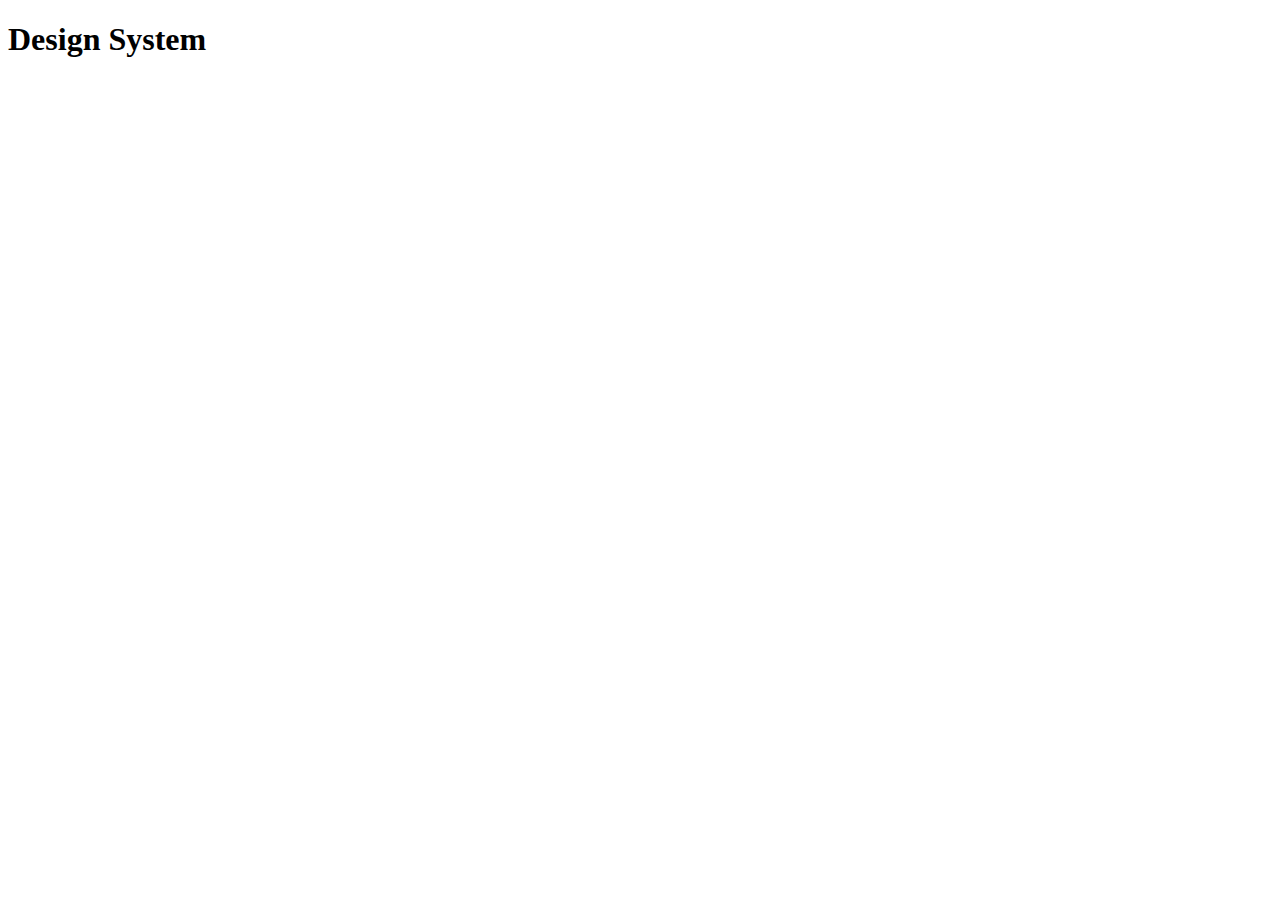
==== src/design-system.html @ ba8b3805 "feat: create a set of css global variables" ====
<!DOCTYPE html>
<html lang="en">

<head>
  <meta charset="UTF-8" />
  <meta http-equiv="X-UA-Compatible" content="IE=edge" />
  <meta name="viewport" content="width=device-width, initial-scale=1.0" />
  <link href="https://fonts.googleapis.com/css2?family=Montserrat:ital,wght@0,300;0,500;1,300;1,500&display=swap"
    rel="stylesheet">
  <link rel="stylesheet" href="styles/index.css" />
  <title>Design System</title>
</head>

<body>
  <h1>Design System</h1>
</body>

</html>
---- src/styles/index.css ----
@import 'settings/_variables.css';
@import 'generic/_box-sizing.css';
@import 'generic/_resets.css';
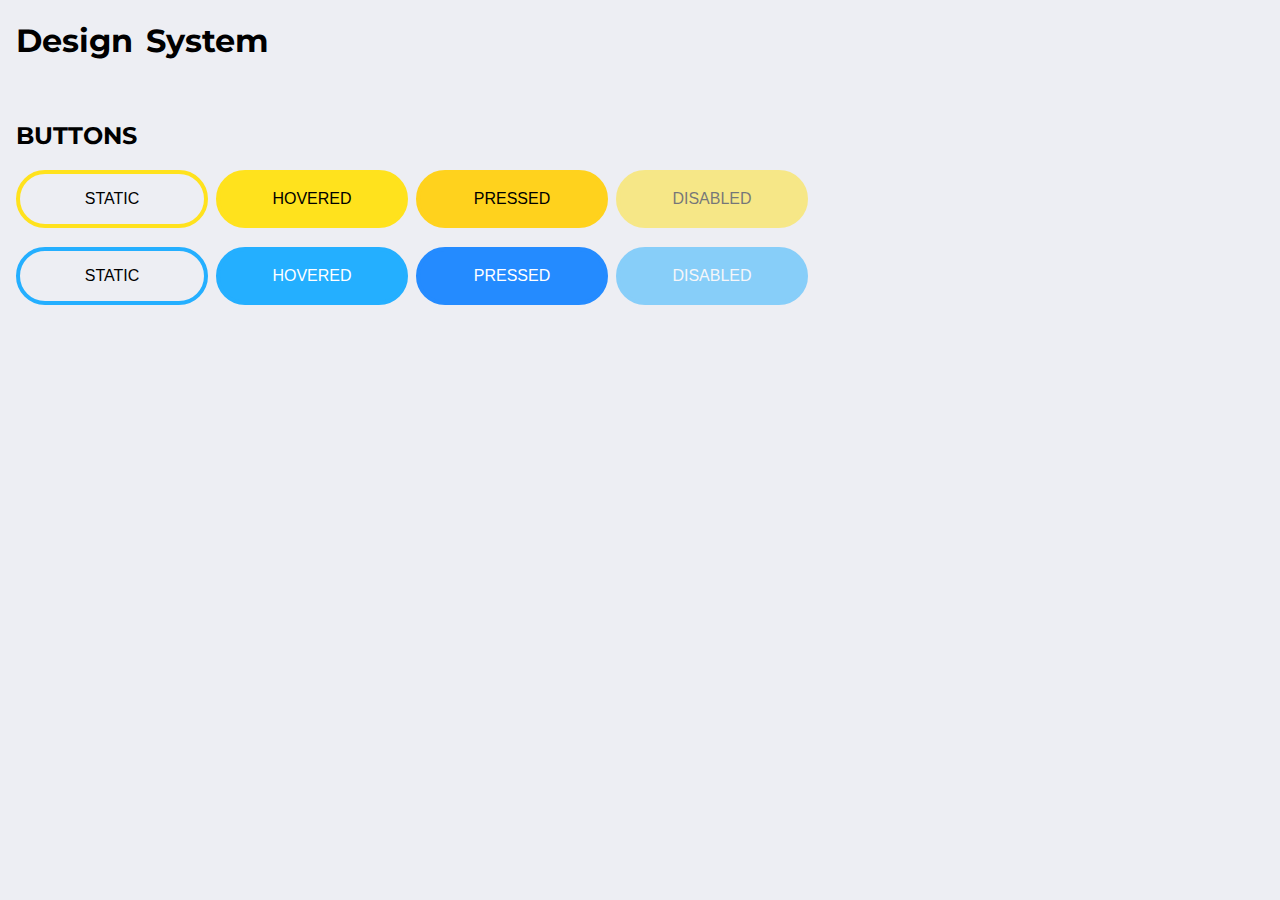
==== commit 59cb8ea9: "feat: add new buttons" ====
--- a/src/design-system.html
+++ b/src/design-system.html
@@ -5,7 +5,7 @@
   <meta charset="UTF-8" />
   <meta http-equiv="X-UA-Compatible" content="IE=edge" />
   <meta name="viewport" content="width=device-width, initial-scale=1.0" />
-  <link href="https://fonts.googleapis.com/css2?family=Montserrat:ital,wght@0,300;0,500;1,300;1,500&display=swap"
+  <link href="https://fonts.googleapis.com/css2?family=Montserrat:ital,wght@0,400;0,700;1,400;1,700&display=swap"
     rel="stylesheet">
   <link rel="stylesheet" href="styles/index.css" />
   <title>Design System</title>
@@ -13,6 +13,21 @@
 
 <body>
   <h1>Design System</h1>
+  <br>
+  <h2>BUTTONS</h2>
+  <div>
+    <button class="button--yellow">STATIC</button>
+    <button class="button--yellow button--yellow--hovered">HOVERED</button>
+    <button class="button--yellow button--yellow--pressed">PRESSED</button>
+    <button class="button--yellow" disabled>DISABLED</button>
+  </div>
+  <br>
+  <div>
+    <button class="button--blue">STATIC</button>
+    <button class="button--blue button--blue--hovered">HOVERED</button>
+    <button class="button--blue button--blue--pressed">PRESSED</button>
+    <button class="button--blue" disabled>DISABLED</button>
+  </div>
 </body>
 
 </html>
--- a/src/styles/index.css
+++ b/src/styles/index.css
@@ -1,3 +1,8 @@
 @import 'settings/_variables.css';
 @import 'generic/_box-sizing.css';
 @import 'generic/_resets.css';
+@import 'elements/_body.css';
+@import 'elements/_button.css';
+@import 'elements/_heading.css';
+@import 'elements/_paragraph.css';
+@import 'components/_button.css';
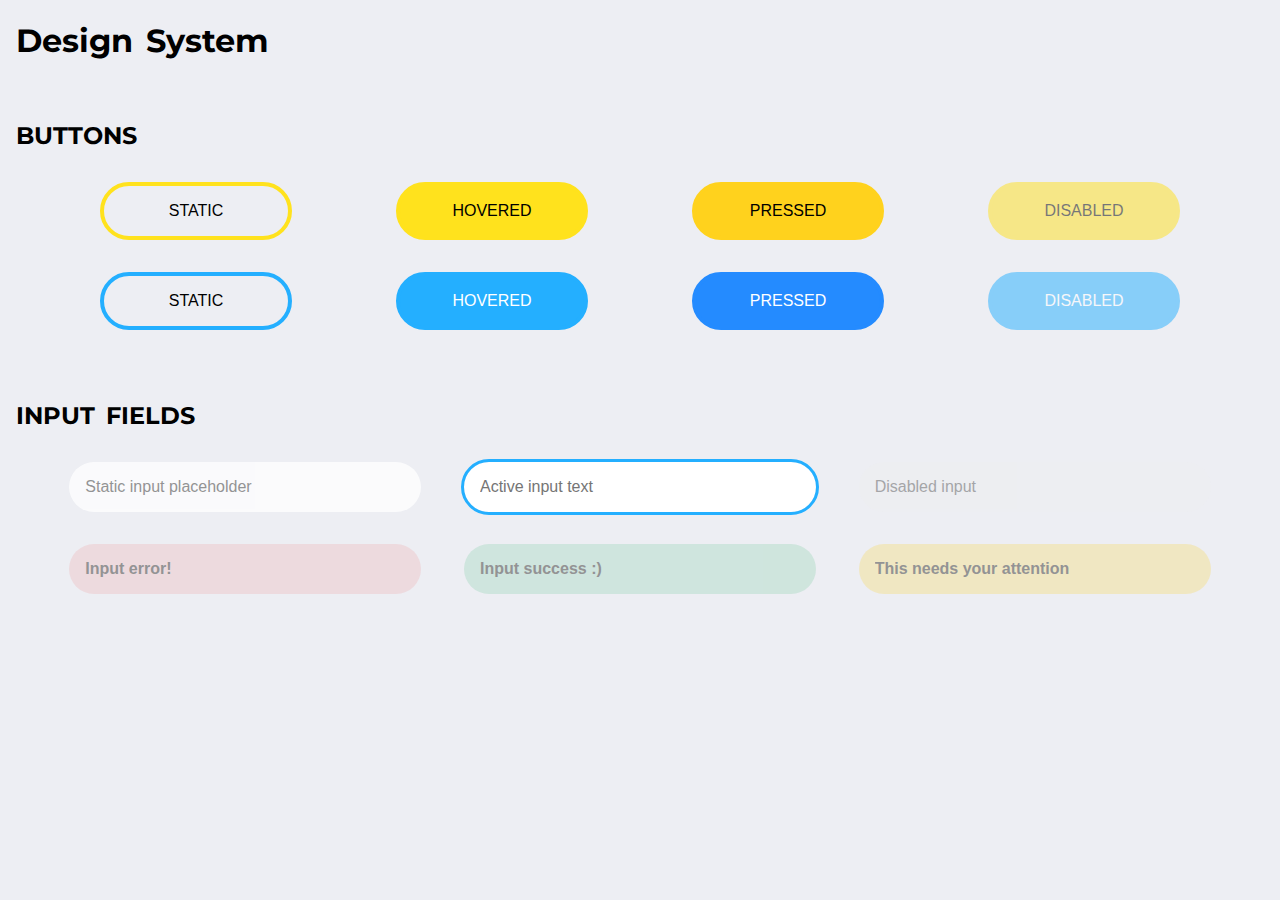
==== commit e022e01f: "feat: add input element and components" ====
--- a/src/design-system.html
+++ b/src/design-system.html
@@ -15,19 +15,30 @@
   <h1>Design System</h1>
   <br>
   <h2>BUTTONS</h2>
-  <div>
+  <div class="div--design-system">
     <button class="button--yellow">STATIC</button>
     <button class="button--yellow button--yellow--hovered">HOVERED</button>
     <button class="button--yellow button--yellow--pressed">PRESSED</button>
     <button class="button--yellow" disabled>DISABLED</button>
   </div>
-  <br>
-  <div>
+  <div class="div--design-system">
     <button class="button--blue">STATIC</button>
     <button class="button--blue button--blue--hovered">HOVERED</button>
     <button class="button--blue button--blue--pressed">PRESSED</button>
     <button class="button--blue" disabled>DISABLED</button>
   </div>
+  <br>
+  <h2>INPUT FIELDS</h2>
+  <div class="div--design-system">
+    <input class="input" type="text" placeholder="Static input placeholder" onfocus="this.placeholder=''">
+    <input class="input--focused" type="text" placeholder="Active input text">
+    <input type="text" placeholder="Disabled input" disabled>
+  </div>
+  <div class="div--design-system">
+    <input class="input--invalid" type="text" placeholder="Input error!" onfocus="this.placeholder=''">
+    <input class="input--valid" type="text" placeholder="Input success :)" onfocus="this.placeholder=''">
+    <input class="input--required" type="text" placeholder="This needs your attention" onfocus="this.placeholder=''">
+  </div>
 </body>
 
 </html>
--- a/src/styles/index.css
+++ b/src/styles/index.css
@@ -1,8 +1,12 @@
-@import 'settings/_variables.css';
+@import 'settings/_defaults.css';
+@import 'settings/_colors.css';
 @import 'generic/_box-sizing.css';
 @import 'generic/_resets.css';
 @import 'elements/_body.css';
 @import 'elements/_button.css';
 @import 'elements/_heading.css';
+@import 'elements/_input.css';
 @import 'elements/_paragraph.css';
 @import 'components/_button.css';
+@import 'components/_div.css';
+@import 'components/_input.css';
